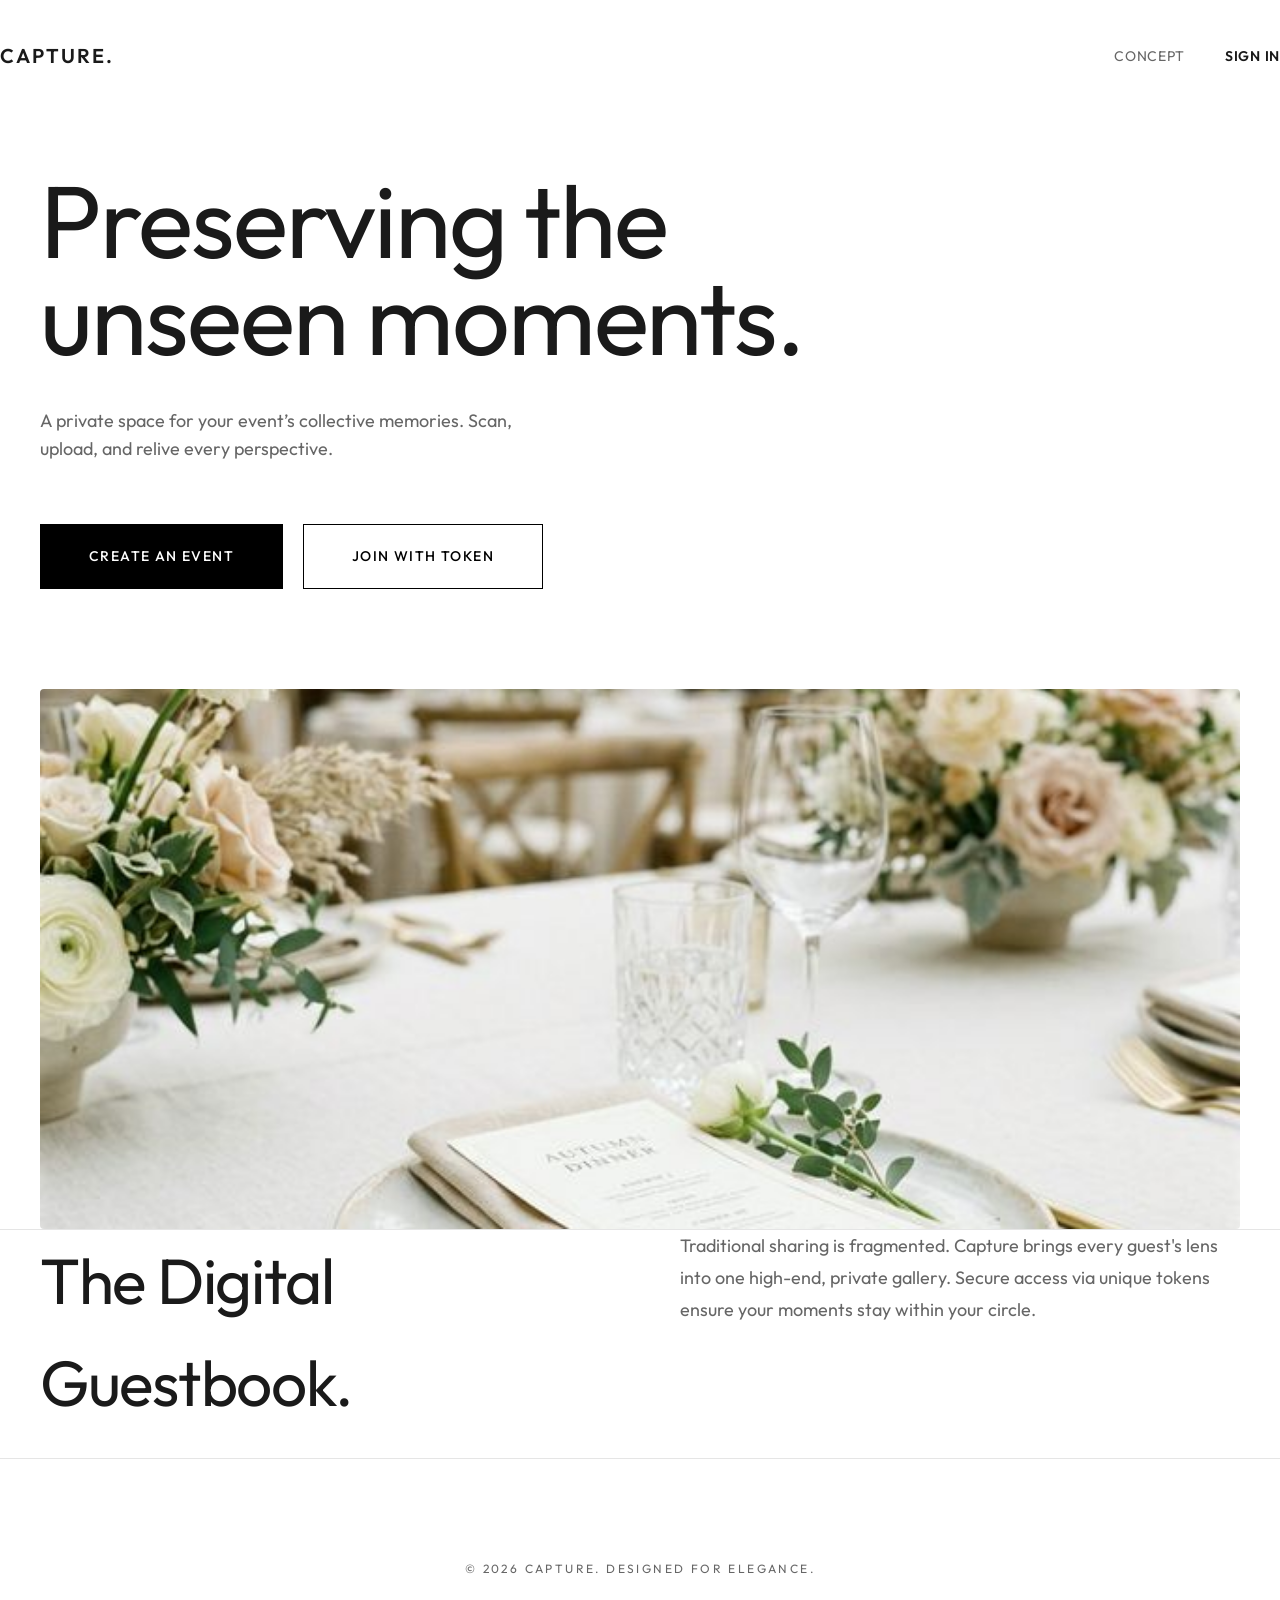
==== index.html @ 7528ff98 "feat: initial secure setup of photography app" ====
<!DOCTYPE html>
<html lang="en">
<head>
    <meta charset="UTF-8">
    <meta name="viewport" content="width=device-width, initial-scale=1.0">
    <title>Capture | Event Photo Sharing</title>
    <link rel="stylesheet" href="style.css">
</head>
<body>

    <nav class="container" style="display: flex; justify-content: space-between; align-items: center; padding: 40px 0;">
        <div style="font-size: 20px; font-weight: 600; letter-spacing: 0.1em; text-transform: uppercase;">Capture.</div>
        <div style="display: flex; gap: 40px;">
            <a href="#about" style="text-decoration: none; color: var(--text-muted); font-size: 14px; text-transform: uppercase; letter-spacing: 0.05em;">Concept</a>
            <a href="login.html" style="text-decoration: none; color: var(--text-main); font-size: 14px; text-transform: uppercase; letter-spacing: 0.05em; font-weight: 600;">Sign In</a>
        </div>
    </nav>

    <main>
        <section class="container" style="padding-top: 60px;">
            <div class="fade-up">
                <h1 class="hero-title">Preserving the <br><span>unseen</span> moments.</h1>
                <p style="max-width: 500px; color: var(--text-muted); margin-bottom: 60px; font-size: 18px;">
                    A private space for your event’s collective memories. Scan, upload, and relive every perspective.
                </p>
                
                <div style="display: flex; gap: 20px; flex-wrap: wrap;">
                    <a href="dashboard.html" class="btn">Create an Event</a>
                    <a href="gallery.html" class="btn btn-outline">Join with Token</a>
                </div>
            </div>

            <div class="fade-up" style="margin-top: 100px; animation-delay: 0.3s;">
                <div class="img-reveal" style="height: 60vh; width: 100%;">
                    <img src="hero_vibe.jpg" alt="Elegant wedding atmosphere" style="width: 100%; height: 100%; object-fit: cover;">
                </div>
            </div>
        </section>

        <section id="about" class="container" style="border-top: 1px solid var(--border);">
            <div style="display: grid; grid-template-columns: repeat(auto-fit, minmax(300px, 1fr)); gap: 80px; align-items: start;">
                <div>
                    <h2 class="section-title">The Digital Guestbook.</h2>
                </div>
                <div>
                    <p style="color: var(--text-muted); font-size: 18px; line-height: 1.8;">
                        Traditional sharing is fragmented. Capture brings every guest's lens into one high-end, private gallery. Secure access via unique tokens ensure your moments stay within your circle.
                    </p>
                </div>
            </div>
        </section>
    </main>

    <footer class="container" style="padding: 100px 0 60px; border-top: 1px solid var(--border); text-align: center;">
        <p style="font-size: 12px; color: var(--text-muted); text-transform: uppercase; letter-spacing: 0.2em;">&copy; 2026 Capture. Designed for Elegance.</p>
    </footer>

</body>
</html>
---- style.css ----
@import url('https://fonts.googleapis.com/css2?family=Outfit:wght@300;400;500;600;700&display=swap');

:root {
  --bg-primary: #FFFFFF;
  --bg-secondary: #F8F9FA;
  --text-main: #1A1A1A;
  --text-muted: #666666;
  --accent: #000000;
  --border: #E5E5E5;
  --font-main: 'Outfit', sans-serif;
  --transition: all 0.5s cubic-bezier(0.19, 1, 0.22, 1);
}

* {
  margin: 0;
  padding: 0;
  box-sizing: border-box;
}

body {
  font-family: var(--font-main);
  background-color: var(--bg-primary);
  color: var(--text-main);
  line-height: 1.6;
  overflow-x: hidden;
  -webkit-font-smoothing: antialiased;
}

.container {
  max-width: 1400px;
  margin: 0 auto;
  padding: 0 40px;
}

section {
  padding: 120px 0;
}

h1, h2, h3 {
  font-weight: 400;
  letter-spacing: -0.02em;
}

.hero-title {
  font-size: clamp(48px, 8vw, 120px);
  line-height: 0.95;
  margin-bottom: 40px;
}

.section-title {
  font-size: clamp(32px, 5vw, 64px);
  margin-bottom: 24px;
}

.btn {
  display: inline-block;
  padding: 20px 48px;
  background: var(--accent);
  color: white;
  text-decoration: none;
  font-size: 14px;
  font-weight: 500;
  text-transform: uppercase;
  letter-spacing: 0.1em;
  border: 1px solid var(--accent);
  transition: var(--transition);
  cursor: pointer;
}

.btn:hover {
  background: transparent;
  color: var(--accent);
}

.btn-outline {
  background: transparent;
  color: var(--accent);
}

.btn-outline:hover {
  background: var(--accent);
  color: white;
}

.fade-up {
  opacity: 0;
  transform: translateY(30px);
  animation: fadeUp 1s forwards;
}

@keyframes fadeUp {
  to {
    opacity: 1;
    transform: translateY(0);
  }
}

.img-reveal {
  position: relative;
  overflow: hidden;
  border-radius: 4px;
}

.img-reveal img {
  width: 100%;
  height: 100%;
  object-fit: cover;
  transition: transform 1.5s cubic-bezier(0.19, 1, 0.22, 1);
}

.img-reveal:hover img {
  transform: scale(1.05);
}

@media (max-width: 768px) {
  .container {
    padding: 0 20px;
  }
  section {
    padding: 80px 0;
  }
}
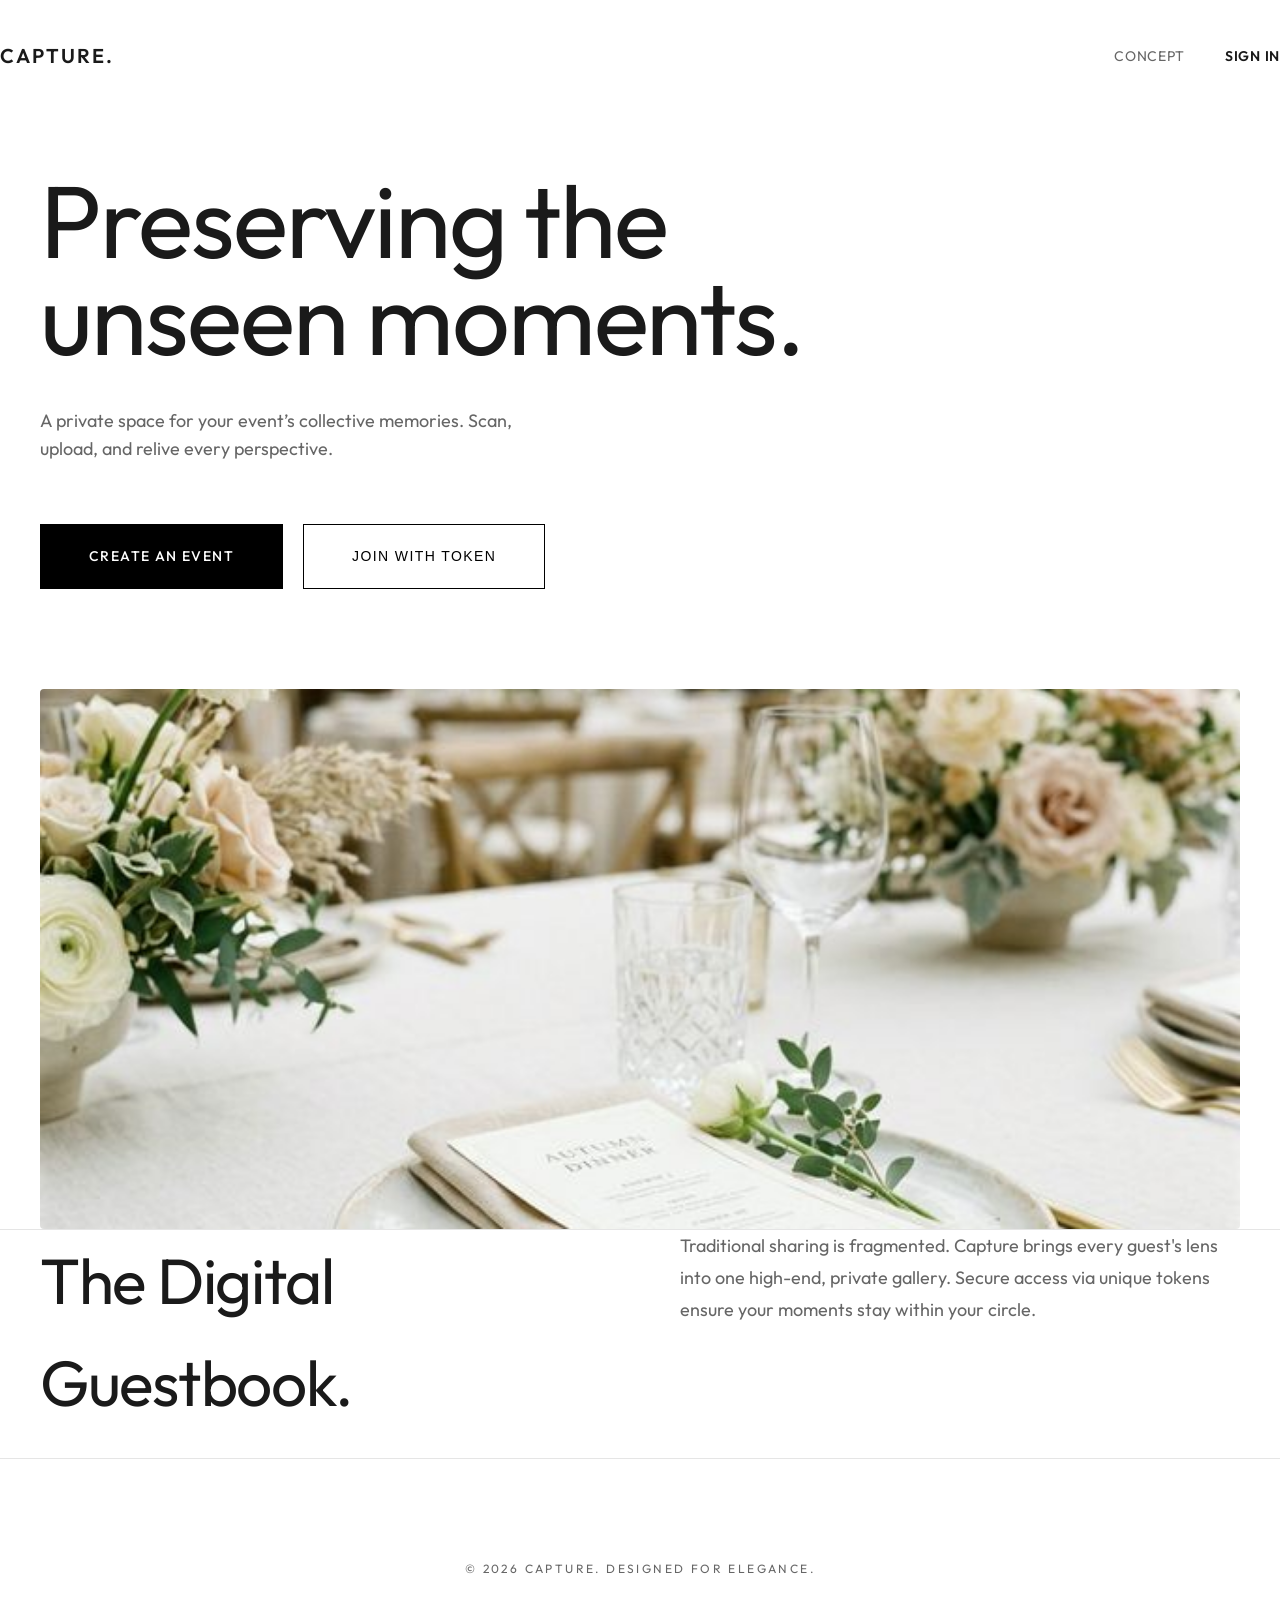
==== commit a44a8cee: "fix: add manual token entry and dashboard timeout with better error reporting" ====
--- a/index.html
+++ b/index.html
@@ -24,11 +24,37 @@
                     A private space for your event’s collective memories. Scan, upload, and relive every perspective.
                 </p>
                 
-                <div style="display: flex; gap: 20px; flex-wrap: wrap;">
+                <div style="display: flex; gap: 20px; flex-wrap: wrap; margin-bottom: 40px;">
                     <a href="dashboard.html" class="btn">Create an Event</a>
-                    <a href="gallery.html" class="btn btn-outline">Join with Token</a>
+                    <button id="showTokenInput" class="btn btn-outline">Join with Token</button>
+                </div>
+
+                <!-- Hidden Token Input Area -->
+                <div id="tokenEntry" style="display: none; background: var(--bg-secondary); padding: 30px; border-radius: 4px; max-width: 400px; animation: fadeUp 0.5s forwards;">
+                    <p style="font-size: 12px; text-transform: uppercase; letter-spacing: 0.1em; color: var(--text-muted); margin-bottom: 12px;">Enter Access Token</p>
+                    <div style="display: flex; gap: 10px;">
+                        <input type="text" id="manualToken" placeholder="E.G. AB12XY" 
+                               style="flex: 1; padding: 15px; border: 1px solid var(--border); border-radius: 4px; font-family: var(--font-main); outline: none; text-transform: uppercase;">
+                        <button id="joinGallery" class="btn" style="padding: 15px 25px;">Go</button>
+                    </div>
                 </div>
             </div>
+
+            <script>
+                document.getElementById('showTokenInput').onclick = () => {
+                    document.getElementById('tokenEntry').style.display = 'block';
+                    document.getElementById('showTokenInput').style.display = 'none';
+                };
+
+                document.getElementById('joinGallery').onclick = () => {
+                    const token = document.getElementById('manualToken').value.trim();
+                    if (token) {
+                        window.location.href = `gallery.html?token=${token}`;
+                    } else {
+                        alert("Please enter a valid token.");
+                    }
+                };
+            </script>
 
             <div class="fade-up" style="margin-top: 100px; animation-delay: 0.3s;">
                 <div class="img-reveal" style="height: 60vh; width: 100%;">
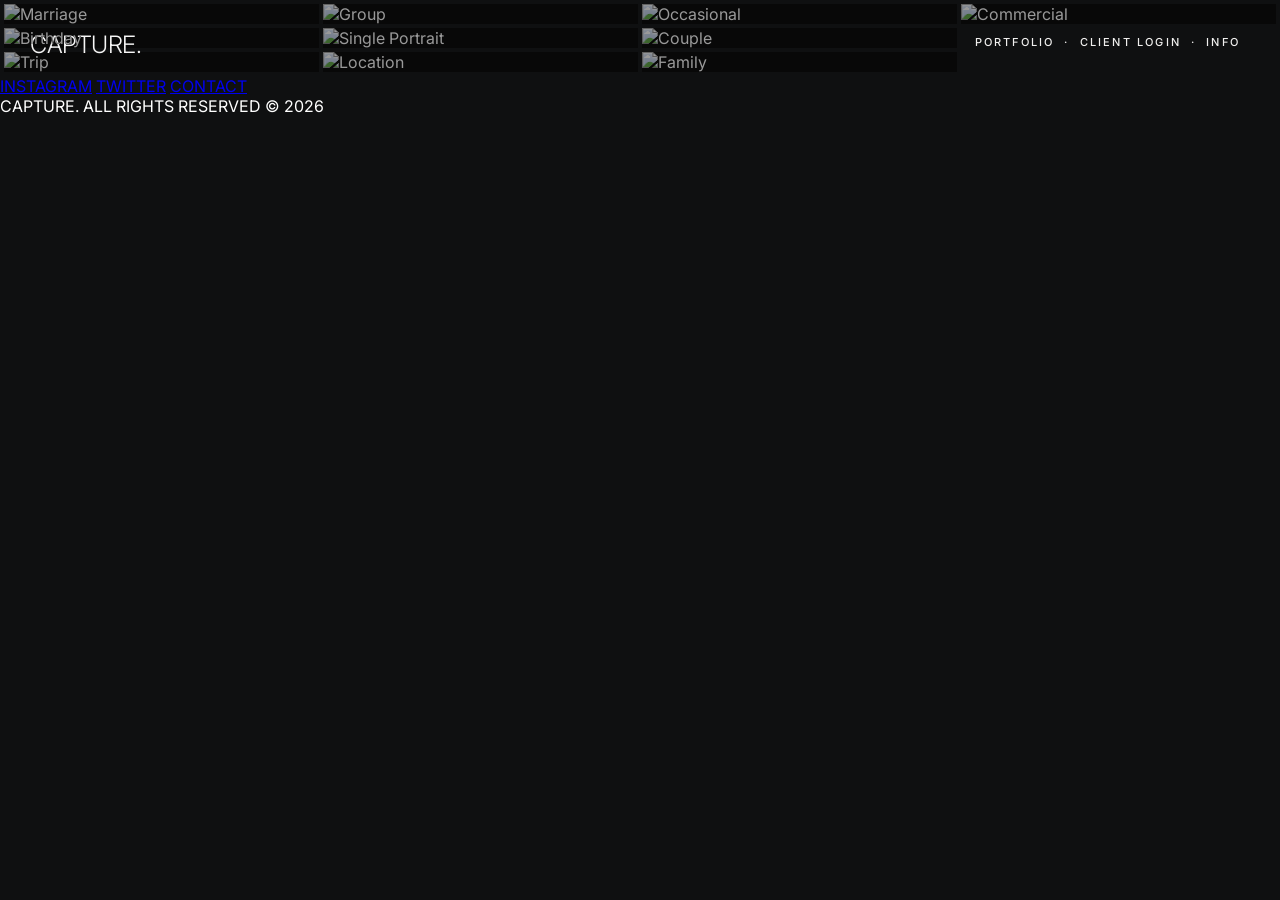
==== commit 802e2133: "Fix Supabase security vulnerabilities with RLS and RPCs" ====
--- a/index.html
+++ b/index.html
@@ -3,83 +3,89 @@
 <head>
     <meta charset="UTF-8">
     <meta name="viewport" content="width=device-width, initial-scale=1.0">
-    <title>Capture | Event Photo Sharing</title>
+    <title>Capture | Photographer</title>
     <link rel="stylesheet" href="style.css">
 </head>
 <body>
 
-    <nav class="container" style="display: flex; justify-content: space-between; align-items: center; padding: 40px 0;">
-        <div style="font-size: 20px; font-weight: 600; letter-spacing: 0.1em; text-transform: uppercase;">Capture.</div>
-        <div style="display: flex; gap: 40px;">
-            <a href="#about" style="text-decoration: none; color: var(--text-muted); font-size: 14px; text-transform: uppercase; letter-spacing: 0.05em;">Concept</a>
-            <a href="login.html" style="text-decoration: none; color: var(--text-main); font-size: 14px; text-transform: uppercase; letter-spacing: 0.05em; font-weight: 600;">Sign In</a>
+    <!-- Floating Minimalist Navigation -->
+    <a href="#" class="nav-corner nav-tl brand-logo">CAPTURE.</a>
+    <div class="nav-corner nav-tr">
+        <a href="#portfolio">PORTFOLIO</a> &middot; 
+        <a href="login.html">CLIENT LOGIN</a> &middot; 
+        <a href="#about">INFO</a>
+    </div>
+
+    <!-- The Grid / Features -->
+    <section id="portfolio" class="masonry-grid">
+        <div class="m-item">
+            <img src="https://images.unsplash.com/photo-1519741497674-611481863552?q=80&w=800" alt="Marriage">
+            <div class="m-caption">MARRIAGE</div>
         </div>
-    </nav>
+        
+        <div class="m-item">
+            <img src="https://images.unsplash.com/photo-1530103862676-de8c9debad1d?q=80&w=800" alt="Birthday">
+            <div class="m-caption">BIRTHDAYS</div>
+        </div>
+        
+        <div class="m-item">
+            <img src="https://images.unsplash.com/photo-1527631746610-bca00a040d60?q=80&w=800" alt="Trip">
+            <div class="m-caption">TRAVEL</div>
+        </div>
 
-    <main>
-        <section class="container" style="padding-top: 60px;">
-            <div class="fade-up">
-                <h1 class="hero-title">Preserving the <br><span>unseen</span> moments.</h1>
-                <p style="max-width: 500px; color: var(--text-muted); margin-bottom: 60px; font-size: 18px;">
-                    A private space for your event’s collective memories. Scan, upload, and relive every perspective.
-                </p>
-                
-                <div style="display: flex; gap: 20px; flex-wrap: wrap; margin-bottom: 40px;">
-                    <a href="dashboard.html" class="btn">Create an Event</a>
-                    <button id="showTokenInput" class="btn btn-outline">Join with Token</button>
-                </div>
+        <div class="m-item">
+            <img src="https://images.unsplash.com/photo-1522071820081-009f0129c71c?q=80&w=800" alt="Group">
+            <div class="m-caption">GROUP EVENTS</div>
+        </div>
 
-                <!-- Hidden Token Input Area -->
-                <div id="tokenEntry" style="display: none; background: var(--bg-secondary); padding: 30px; border-radius: 4px; max-width: 400px; animation: fadeUp 0.5s forwards;">
-                    <p style="font-size: 12px; text-transform: uppercase; letter-spacing: 0.1em; color: var(--text-muted); margin-bottom: 12px;">Enter Access Token</p>
-                    <div style="display: flex; gap: 10px;">
-                        <input type="text" id="manualToken" placeholder="E.G. AB12XY" 
-                               style="flex: 1; padding: 15px; border: 1px solid var(--border); border-radius: 4px; font-family: var(--font-main); outline: none; text-transform: uppercase;">
-                        <button id="joinGallery" class="btn" style="padding: 15px 25px;">Go</button>
-                    </div>
-                </div>
-            </div>
+        <div class="m-item">
+            <img src="https://images.unsplash.com/photo-1534528741775-53994a69daeb?q=80&w=800" alt="Single Portrait">
+            <div class="m-caption">PORTRAITS</div>
+        </div>
 
-            <script>
-                document.getElementById('showTokenInput').onclick = () => {
-                    document.getElementById('tokenEntry').style.display = 'block';
-                    document.getElementById('showTokenInput').style.display = 'none';
-                };
+        <div class="m-item">
+            <img src="https://images.unsplash.com/photo-1506905925346-21bda4d32df4?q=80&w=800" alt="Location">
+            <div class="m-caption">LOCATIONS</div>
+        </div>
 
-                document.getElementById('joinGallery').onclick = () => {
-                    const token = document.getElementById('manualToken').value.trim();
-                    if (token) {
-                        window.location.href = `gallery.html?token=${token}`;
-                    } else {
-                        alert("Please enter a valid token.");
-                    }
-                };
-            </script>
+        <div class="m-item">
+            <img src="https://images.unsplash.com/photo-1511512578047-dfb367046420?q=80&w=800" alt="Occasional">
+            <div class="m-caption">SPECIAL OCCASIONS</div>
+        </div>
 
-            <div class="fade-up" style="margin-top: 100px; animation-delay: 0.3s;">
-                <div class="img-reveal" style="height: 60vh; width: 100%;">
-                    <img src="hero_vibe.jpg" alt="Elegant wedding atmosphere" style="width: 100%; height: 100%; object-fit: cover;">
-                </div>
-            </div>
-        </section>
+        <div class="m-item">
+            <img src="https://images.unsplash.com/photo-1515934751635-c81c6bc9a2d8?q=80&w=800" alt="Couple">
+            <div class="m-caption">COUPLES</div>
+        </div>
 
-        <section id="about" class="container" style="border-top: 1px solid var(--border);">
-            <div style="display: grid; grid-template-columns: repeat(auto-fit, minmax(300px, 1fr)); gap: 80px; align-items: start;">
-                <div>
-                    <h2 class="section-title">The Digital Guestbook.</h2>
-                </div>
-                <div>
-                    <p style="color: var(--text-muted); font-size: 18px; line-height: 1.8;">
-                        Traditional sharing is fragmented. Capture brings every guest's lens into one high-end, private gallery. Secure access via unique tokens ensure your moments stay within your circle.
-                    </p>
-                </div>
-            </div>
-        </section>
-    </main>
+        <div class="m-item">
+            <img src="https://images.unsplash.com/photo-1609220136736-443140cffec6?q=80&w=800" alt="Family">
+            <div class="m-caption">FAMILY</div>
+        </div>
 
-    <footer class="container" style="padding: 100px 0 60px; border-top: 1px solid var(--border); text-align: center;">
-        <p style="font-size: 12px; color: var(--text-muted); text-transform: uppercase; letter-spacing: 0.2em;">&copy; 2026 Capture. Designed for Elegance.</p>
+        <div class="m-item">
+            <img src="https://images.unsplash.com/photo-1600093463592-8e36ae95ef56?q=80&w=800" alt="Commercial">
+            <div class="m-caption">COMMERCIAL</div>
+        </div>
+    </section>
+
+    <footer class="footer" id="about">
+        <div class="footer-links">
+            <a href="#">INSTAGRAM</a>
+            <a href="#">TWITTER</a>
+            <a href="#">CONTACT</a>
+        </div>
+        <p>CAPTURE. ALL RIGHTS RESERVED &copy; 2026</p>
     </footer>
 
+    <script>
+        // Simple subtle parallax on scroll
+        document.addEventListener('scroll', () => {
+            const video = document.querySelector('.splash-video');
+            if (video && window.scrollY < window.innerHeight) {
+                video.style.transform = `translateY(${window.scrollY * 0.3}px)`;
+            }
+        });
+    </script>
 </body>
 </html>
--- a/style.css
+++ b/style.css
@@ -1,122 +1,114 @@
-@import url('https://fonts.googleapis.com/css2?family=Outfit:wght@300;400;500;600;700&display=swap');
+/* style.css - Mark Clennon Inspired */
+@import url('https://fonts.googleapis.com/css2?family=Inter:wght@300;400;500;600&display=swap');
 
 :root {
-  --bg-primary: #FFFFFF;
-  --bg-secondary: #F8F9FA;
-  --text-main: #1A1A1A;
-  --text-muted: #666666;
-  --accent: #000000;
-  --border: #E5E5E5;
-  --font-main: 'Outfit', sans-serif;
-  --transition: all 0.5s cubic-bezier(0.19, 1, 0.22, 1);
+  --bg-color: #0f1011;
+  --text-main: #ffffff;
+  --text-muted: rgba(255, 255, 255, 0.6);
+  --font-main: 'Inter', Helvetica, sans-serif;
+  --accent: #fff;
 }
 
-* {
-  margin: 0;
-  padding: 0;
-  box-sizing: border-box;
+* { margin: 0; padding: 0; box-sizing: border-box; }
+html { scroll-behavior: smooth; }
+body { background-color: var(--bg-color); color: var(--text-main); font-family: var(--font-main); -webkit-font-smoothing: antialiased; overflow-x: hidden; }
+
+/* Minimalist floating nav elements */
+.nav-corner {
+  position: fixed;
+  z-index: 1000;
+  font-size: 11px;
+  font-weight: 500;
+  letter-spacing: 0.2em;
+  text-transform: uppercase;
+  color: var(--text-main);
+  text-decoration: none;
+  transition: opacity 0.3s;
+  mix-blend-mode: difference; /* Ensures visibility over any photo */
 }
+.nav-corner a {
+  color: inherit;
+  text-decoration: none;
+  margin: 0 10px;
+}
+.nav-corner a:hover { opacity: 0.5; }
 
-body {
-  font-family: var(--font-main);
-  background-color: var(--bg-primary);
-  color: var(--text-main);
-  line-height: 1.6;
-  overflow-x: hidden;
-  -webkit-font-smoothing: antialiased;
-}
-
-.container {
-  max-width: 1400px;
-  margin: 0 auto;
-  padding: 0 40px;
-}
-
-section {
-  padding: 120px 0;
-}
-
-h1, h2, h3 {
-  font-weight: 400;
+.brand-logo {
+  font-size: 24px;
+  font-weight: 300;
   letter-spacing: -0.02em;
 }
 
-.hero-title {
-  font-size: clamp(48px, 8vw, 120px);
-  line-height: 0.95;
-  margin-bottom: 40px;
+.nav-tl { top: 30px; left: 30px; }
+.nav-tr { top: 35px; right: 30px; display: flex; align-items: center; }
+
+/* True Masonry Portfolio */
+.masonry-grid {
+  column-count: 4;
+  column-gap: 4px;
+  padding: 4px;
+  width: 100%;
+  margin: 0;
+  background: var(--bg-color);
 }
 
-.section-title {
-  font-size: clamp(32px, 5vw, 64px);
-  margin-bottom: 24px;
+.m-item {
+  break-inside: avoid;
+  margin-bottom: 4px;
+  position: relative;
+  overflow: hidden;
+  background: #080808;
+  width: 100%;
 }
 
-.btn {
-  display: inline-block;
-  padding: 20px 48px;
-  background: var(--accent);
-  color: white;
-  text-decoration: none;
-  font-size: 14px;
-  font-weight: 500;
-  text-transform: uppercase;
-  letter-spacing: 0.1em;
-  border: 1px solid var(--accent);
-  transition: var(--transition);
-  cursor: pointer;
+.m-item img {
+  width: 100%;
+  height: auto; /* Natural aspect ratio instead of object-fit */
+  display: block;
+  transition: transform 1.2s cubic-bezier(0.16, 1, 0.3, 1), filter 0.8s ease;
+  filter: brightness(0.6) saturate(0.8);
 }
 
-.btn:hover {
-  background: transparent;
-  color: var(--accent);
+.m-item:hover img {
+  transform: scale(1.05);
+  filter: brightness(1.1) saturate(1);
 }
 
-.btn-outline {
-  background: transparent;
-  color: var(--accent);
+.m-caption {
+  position: absolute;
+  top: 50%;
+  left: 50%;
+  transform: translate(-50%, 15px);
+  text-align: center;
+  font-family: var(--font-main);
+  font-weight: 500;
+  font-size: 10px;
+  letter-spacing: 0.25em;
+  text-transform: uppercase;
+  color: #fff;
+  opacity: 0;
+  transition: opacity 0.6s ease, transform 0.6s ease;
+  pointer-events: none;
+  text-shadow: 0 2px 10px rgba(0,0,0,1);
+  width: 90%;
 }
 
-.btn-outline:hover {
-  background: var(--accent);
-  color: white;
+.m-item:hover .m-caption {
+  opacity: 1;
+  transform: translate(-50%, -50%);
 }
 
-.fade-up {
-  opacity: 0;
-  transform: translateY(30px);
-  animation: fadeUp 1s forwards;
-}
-
-@keyframes fadeUp {
-  to {
-    opacity: 1;
-    transform: translateY(0);
+@media (max-width: 1024px) {
+  .masonry-grid {
+    column-count: 3;
   }
 }
 
-.img-reveal {
-  position: relative;
-  overflow: hidden;
-  border-radius: 4px;
-}
-
-.img-reveal img {
-  width: 100%;
-  height: 100%;
-  object-fit: cover;
-  transition: transform 1.5s cubic-bezier(0.19, 1, 0.22, 1);
-}
-
-.img-reveal:hover img {
-  transform: scale(1.05);
-}
-
-@media (max-width: 768px) {
-  .container {
-    padding: 0 20px;
+@media (max-width: 767px) {
+  .masonry-grid {
+    column-count: 2;
   }
-  section {
-    padding: 80px 0;
+  .nav-tl, .nav-tr, .nav-bl, .nav-br { 
+    position: static; text-align: center; padding: 20px; 
   }
 }
